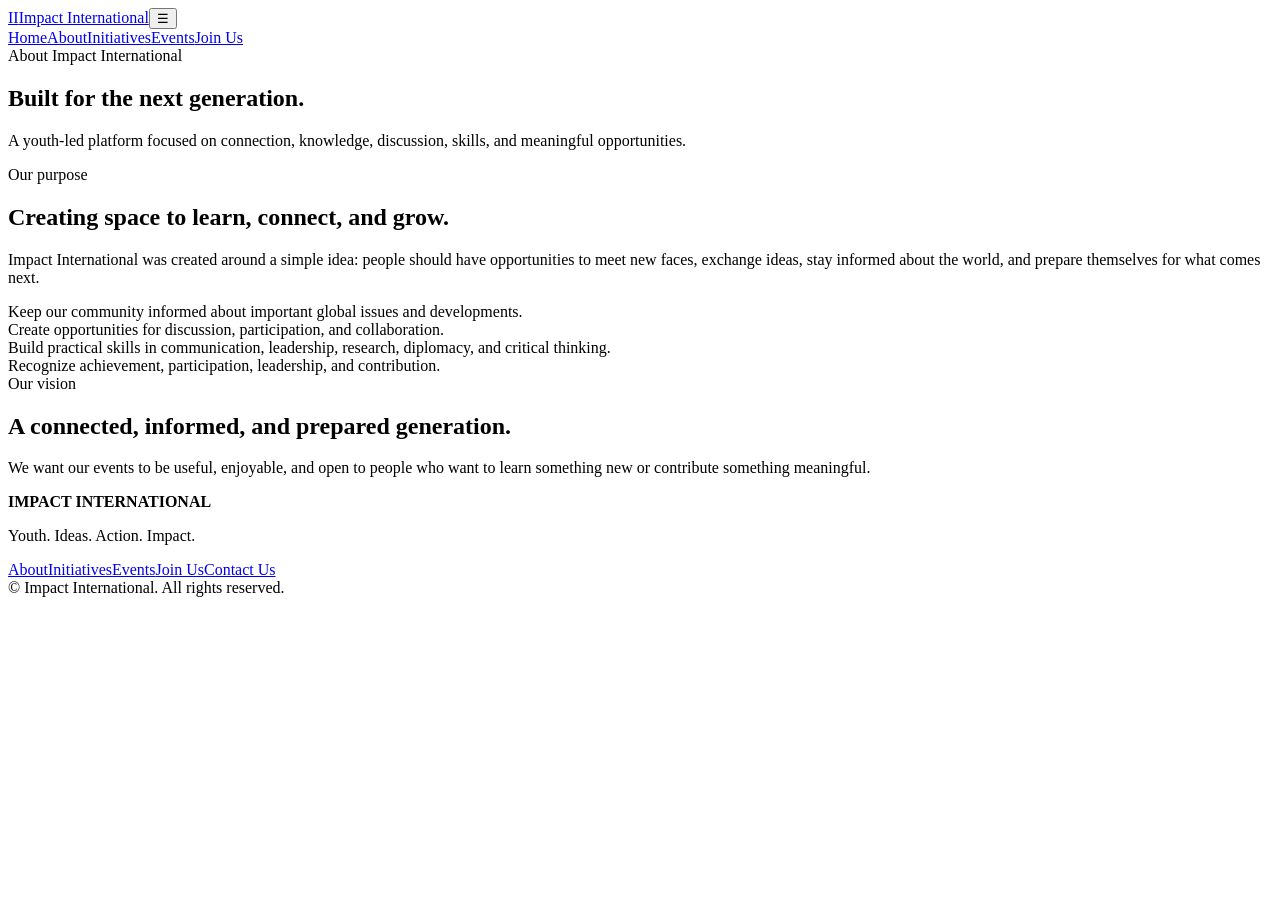
==== about.html @ dc32c458 "Add files via upload" ====
<!doctype html><html lang="en"><head><meta charset="utf-8"><meta name="viewport" content="width=device-width,initial-scale=1"><title>About — Impact International</title><link rel="stylesheet" href="css/style.css"></head><body>
<header class="site-header"><div class="container nav"><a class="brand" href="index.html"><span class="logo"><img src="assets/logo.png" alt="Logo" onerror="this.style.display='none'">II</span><span>Impact International</span></a><button class="menu">☰</button><nav class="nav-links"><a href="index.html">Home</a><a href="about.html">About</a><a href="initiatives.html">Initiatives</a><a href="events.html">Events</a><a class="nav-cta" href="join.html">Join Us</a></nav></div></header>
<section class="page-hero"><div class="container"><div class="eyebrow">About Impact International</div><h1>Built for the next generation.</h1><p>A youth-led platform focused on connection, knowledge, discussion, skills, and meaningful opportunities.</p></div></section>
<section class="section"><div class="container split"><div><div class="eyebrow">Our purpose</div><h2>Creating space to learn, connect, and grow.</h2></div><div><p class="section-intro">Impact International was created around a simple idea: people should have opportunities to meet new faces, exchange ideas, stay informed about the world, and prepare themselves for what comes next.</p><div class="list"><div class="list-item"><span class="dot"></span><span>Keep our community informed about important global issues and developments.</span></div><div class="list-item"><span class="dot"></span><span>Create opportunities for discussion, participation, and collaboration.</span></div><div class="list-item"><span class="dot"></span><span>Build practical skills in communication, leadership, research, diplomacy, and critical thinking.</span></div><div class="list-item"><span class="dot"></span><span>Recognize achievement, participation, leadership, and contribution.</span></div></div></div></div></section>
<section class="section section-cream"><div class="container"><div class="section-head"><div><div class="eyebrow">Our vision</div><h2>A connected, informed, and prepared generation.</h2></div><p class="section-intro">We want our events to be useful, enjoyable, and open to people who want to learn something new or contribute something meaningful.</p></div></div></section>
<footer class="footer"><div class="container"><div class="footer-grid"><div><strong>IMPACT INTERNATIONAL</strong><p>Youth. Ideas. Action. Impact.</p></div><div class="footer-links"><a href="about.html">About</a><a href="initiatives.html">Initiatives</a><a href="events.html">Events</a><a href="join.html">Join Us</a><a href="mailto:YOUR-EMAIL-HERE">Contact Us</a></div></div><div class="footer-bottom">© <span data-year></span> Impact International. All rights reserved.</div></div></footer><script src="js/script.js"></script></body></html>
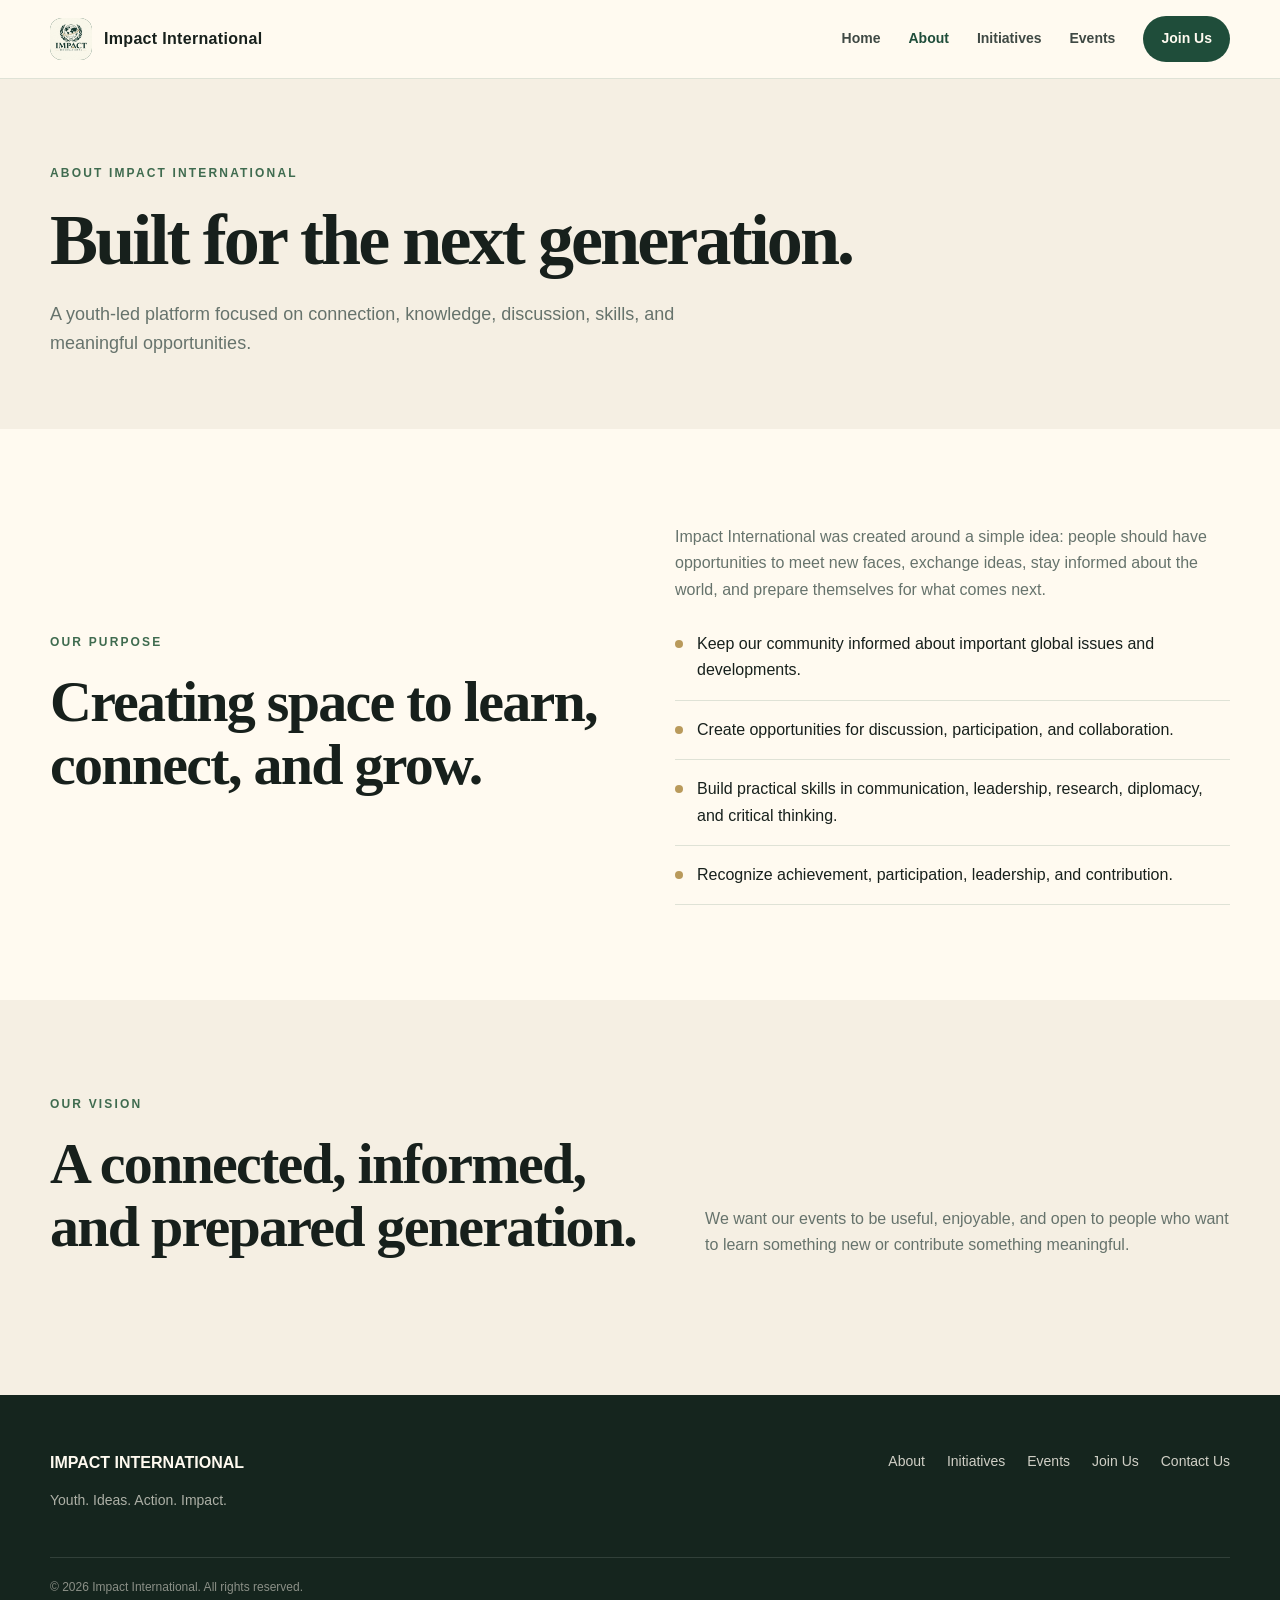
==== commit 41723e8e: "Update about.html" ====
--- a/about.html
+++ b/about.html
@@ -1,6 +1,87 @@
-<!doctype html><html lang="en"><head><meta charset="utf-8"><meta name="viewport" content="width=device-width,initial-scale=1"><title>About — Impact International</title><link rel="stylesheet" href="css/style.css"></head><body>
-<header class="site-header"><div class="container nav"><a class="brand" href="index.html"><span class="logo"><img src="assets/logo.png" alt="Logo" onerror="this.style.display='none'">II</span><span>Impact International</span></a><button class="menu">☰</button><nav class="nav-links"><a href="index.html">Home</a><a href="about.html">About</a><a href="initiatives.html">Initiatives</a><a href="events.html">Events</a><a class="nav-cta" href="join.html">Join Us</a></nav></div></header>
-<section class="page-hero"><div class="container"><div class="eyebrow">About Impact International</div><h1>Built for the next generation.</h1><p>A youth-led platform focused on connection, knowledge, discussion, skills, and meaningful opportunities.</p></div></section>
-<section class="section"><div class="container split"><div><div class="eyebrow">Our purpose</div><h2>Creating space to learn, connect, and grow.</h2></div><div><p class="section-intro">Impact International was created around a simple idea: people should have opportunities to meet new faces, exchange ideas, stay informed about the world, and prepare themselves for what comes next.</p><div class="list"><div class="list-item"><span class="dot"></span><span>Keep our community informed about important global issues and developments.</span></div><div class="list-item"><span class="dot"></span><span>Create opportunities for discussion, participation, and collaboration.</span></div><div class="list-item"><span class="dot"></span><span>Build practical skills in communication, leadership, research, diplomacy, and critical thinking.</span></div><div class="list-item"><span class="dot"></span><span>Recognize achievement, participation, leadership, and contribution.</span></div></div></div></div></section>
-<section class="section section-cream"><div class="container"><div class="section-head"><div><div class="eyebrow">Our vision</div><h2>A connected, informed, and prepared generation.</h2></div><p class="section-intro">We want our events to be useful, enjoyable, and open to people who want to learn something new or contribute something meaningful.</p></div></div></section>
-<footer class="footer"><div class="container"><div class="footer-grid"><div><strong>IMPACT INTERNATIONAL</strong><p>Youth. Ideas. Action. Impact.</p></div><div class="footer-links"><a href="about.html">About</a><a href="initiatives.html">Initiatives</a><a href="events.html">Events</a><a href="join.html">Join Us</a><a href="mailto:YOUR-EMAIL-HERE">Contact Us</a></div></div><div class="footer-bottom">© <span data-year></span> Impact International. All rights reserved.</div></div></footer><script src="js/script.js"></script></body></html>+<!doctype html>
+<html lang="en">
+  <head>
+    <meta charset="utf-8">
+    <meta name="viewport" content="width=device-width,initial-scale=1">
+    <title>About — Impact International</title>
+    <link rel="stylesheet" href="css/style.css">
+  </head>
+  <body>
+<header class="site-header">
+  <div class="container nav">
+    <a class="brand" href="index.html">
+      <span class="logo">
+        <img src="assets/logo.png" alt="Logo" onerror="this.style.display='none'">II</span>
+      <span>Impact International</span></a>
+    <button class="menu">☰</button>
+    <nav class="nav-links">
+      <a href="index.html">Home</a>
+      <a href="about.html">About</a>
+      <a href="initiatives.html">Initiatives</a>
+      <a href="events.html">Events</a>
+      <a class="nav-cta" href="join.html">Join Us</a></nav>
+  </div>
+</header>
+<section class="page-hero">
+  <div class="container">
+    <div class="eyebrow">About Impact International</div>
+    <h1>Built for the next generation.</h1>
+    <p>A youth-led platform focused on connection, knowledge, discussion, skills, and meaningful opportunities.</p>
+  </div>
+</section>
+<section class="section">
+  <div class="container split">
+    <div><div class="eyebrow">Our purpose</div>
+      <h2>Creating space to learn, connect, and grow.</h2>
+    </div>
+    <div>
+      <p class="section-intro">Impact International was created around a simple idea: people should have opportunities to meet new faces, exchange ideas, stay informed about the world, and prepare themselves for what comes next.</p>
+      <div class="list">
+        <div class="list-item">
+          <span class="dot"></span>
+          <span>Keep our community informed about important global issues and developments.</span>
+        </div>
+        <div class="list-item">
+          <span class="dot"></span>
+          <span>Create opportunities for discussion, participation, and collaboration.</span>
+        </div>
+        <div class="list-item"><span class="dot"></span>
+          <span>Build practical skills in communication, leadership, research, diplomacy, and critical thinking.</span>
+        </div>
+        <div class="list-item">
+          <span class="dot"></span>
+          <span>Recognize achievement, participation, leadership, and contribution.</span>
+        </div>
+      </div></div>
+  </div>
+</section>
+<section class="section section-cream">
+  <div class="container">
+    <div class="section-head"><div>
+      <div class="eyebrow">Our vision</div>
+      <h2>A connected, informed, and prepared generation.</h2>
+    </div>
+      <p class="section-intro">We want our events to be useful, enjoyable, and open to people who want to learn something new or contribute something meaningful.</p>
+    </div>
+  </div>
+</section>
+<footer class="footer">
+  <div class="container">
+    <div class="footer-grid">
+      <div><strong>IMPACT INTERNATIONAL</strong>
+        <p>Youth. Ideas. Action. Impact.</p>
+      </div>
+      <div class="footer-links">
+        <a href="about.html">About</a>
+        <a href="initiatives.html">Initiatives</a>
+        <a href="events.html">Events</a>
+        <a href="join.html">Join Us</a>
+        <a href="mailto:YOUR-EMAIL-HERE">Contact Us</a>
+      </div>
+    </div>
+    <div class="footer-bottom">© <span data-year></span> Impact International. All rights reserved.</div>
+  </div>
+</footer>
+    <script src="js/script.js"></script>
+  </body>
+</html>
--- a/css/style.css
+++ b/css/style.css
@@ -0,0 +1,107 @@
+
+@import url('https://fonts.googleapis.com/css2?family=DM+Sans:wght@400;500;600;700&family=Playfair+Display:wght@500;600;700&display=swap');
+
+:root{
+  --green:#1f4d3a;
+  --green-2:#3f6b4f;
+  --cream:#f5efe3;
+  --white:#fffaf0;
+  --ink:#17201c;
+  --muted:#66736c;
+  --line:rgba(31,77,58,.14);
+  --gold:#b99a5b;
+  --max:1180px;
+}
+*{box-sizing:border-box;margin:0;padding:0}
+html{scroll-behavior:smooth}
+body{
+  background:var(--white); color:var(--ink); font-family:"DM Sans",sans-serif;
+  line-height:1.65;
+}
+a{color:inherit;text-decoration:none}
+img{max-width:100%;display:block}
+.container{width:min(var(--max),calc(100% - 40px));margin:auto}
+.site-header{
+  position:sticky;top:0;z-index:50;background:rgba(255,250,240,.92);
+  backdrop-filter:blur(16px);border-bottom:1px solid var(--line)
+}
+.nav{height:78px;display:flex;align-items:center;justify-content:space-between;gap:30px}
+.brand{display:flex;align-items:center;gap:12px;font-weight:700;letter-spacing:.02em}
+.logo{
+  width:42px;height:42px;border-radius:12px;background:var(--green);
+  display:grid;place-items:center;color:var(--white);font-weight:700;font-size:14px;
+  overflow:hidden
+}
+.logo img{width:100%;height:100%;object-fit:contain}
+.nav-links{display:flex;align-items:center;gap:28px;font-size:14px;font-weight:600}
+.nav-links a{color:#3f4944;transition:.2s}
+.nav-links a:hover,.nav-links a.active{color:var(--green)}
+.nav-cta{background:var(--green)!important;color:var(--white)!important;padding:11px 18px;border-radius:999px}
+.menu{display:none;border:0;background:none;font-size:25px;color:var(--green)}
+.hero{padding:105px 0 95px;background:var(--cream);overflow:hidden}
+.hero-grid{display:grid;grid-template-columns:1.25fr .75fr;gap:70px;align-items:center}
+.eyebrow{font-size:12px;font-weight:700;letter-spacing:.18em;text-transform:uppercase;color:var(--green-2);margin-bottom:18px}
+h1,h2,h3{line-height:1.08}
+h1{font-family:"Playfair Display",serif;font-size:clamp(48px,7vw,86px);font-weight:600;letter-spacing:-.04em}
+.hero h1 span{color:var(--green)}
+.lead{font-size:19px;max-width:680px;color:#526059;margin:26px 0 32px}
+.actions{display:flex;gap:12px;flex-wrap:wrap}
+.btn{display:inline-flex;align-items:center;justify-content:center;padding:13px 20px;border-radius:999px;font-weight:700;font-size:14px;border:1px solid var(--green)}
+.btn-primary{background:var(--green);color:var(--white)}
+.btn-secondary{color:var(--green);background:transparent}
+.hero-mark{
+  min-height:360px;border:1px solid rgba(31,77,58,.15);border-radius:36px;
+  background:var(--white);display:flex;align-items:center;justify-content:center;
+  position:relative;box-shadow:0 25px 70px rgba(31,77,58,.08)
+}
+.hero-mark:before,.hero-mark:after{
+  content:"";position:absolute;border:1px solid rgba(31,77,58,.12);border-radius:50%
+}
+.hero-mark:before{width:260px;height:260px}
+.hero-mark:after{width:170px;height:170px}
+.mark-text{position:relative;z-index:1;text-align:center;color:var(--green);font-family:"Playfair Display",serif;font-size:46px}
+.section{padding:95px 0}
+.section-cream{background:var(--cream)}
+.section-head{display:flex;justify-content:space-between;gap:30px;align-items:end;margin-bottom:42px}
+.section h2{font-family:"Playfair Display",serif;font-size:clamp(38px,5vw,58px);font-weight:600;letter-spacing:-.03em}
+.section-intro{max-width:560px;color:var(--muted)}
+.cards{display:grid;grid-template-columns:repeat(3,1fr);gap:18px}
+.card{
+  padding:30px;border:1px solid var(--line);border-radius:24px;background:var(--white);
+  transition:.25s
+}
+.card:hover{transform:translateY(-4px);box-shadow:0 18px 45px rgba(31,77,58,.08)}
+.card-number{color:var(--gold);font-weight:700;font-size:13px;margin-bottom:38px}
+.card h3{font-size:23px;margin-bottom:10px}
+.card p{color:var(--muted);font-size:15px}
+.split{display:grid;grid-template-columns:1fr 1fr;gap:70px;align-items:center}
+.panel{padding:45px;border-radius:30px;background:var(--green);color:var(--white)}
+.panel h2{font-family:"Playfair Display",serif;font-size:46px;margin-bottom:18px}
+.panel p{color:rgba(255,250,240,.78)}
+.link-arrow{display:inline-flex;margin-top:25px;color:var(--white);font-weight:700}
+.list{display:grid;gap:16px;margin-top:28px}
+.list-item{display:flex;gap:14px;padding-bottom:16px;border-bottom:1px solid var(--line)}
+.dot{width:8px;height:8px;background:var(--gold);border-radius:50%;margin-top:9px;flex:none}
+.page-hero{padding:85px 0 70px;background:var(--cream)}
+.page-hero h1{font-size:clamp(48px,6vw,72px)}
+.page-hero p{max-width:700px;margin-top:20px;color:var(--muted);font-size:18px}
+.event-card{display:grid;grid-template-columns:120px 1fr auto;gap:25px;align-items:center;padding:28px 0;border-top:1px solid var(--line)}
+.event-date{font-weight:700;color:var(--green);text-align:center}
+.event-date strong{display:block;font-family:"Playfair Display",serif;font-size:38px}
+.event-card h3{font-size:23px}
+.event-card p{color:var(--muted);font-size:14px;margin-top:6px}
+.status{font-size:11px;text-transform:uppercase;letter-spacing:.1em;font-weight:700;color:var(--gold)}
+.join-box{max-width:800px;margin:auto;text-align:center;padding:70px 30px;border-radius:34px;background:var(--green);color:var(--white)}
+.join-box h2{font-family:"Playfair Display",serif;font-size:54px}
+.join-box p{max-width:620px;margin:20px auto 30px;color:rgba(255,250,240,.78)}
+.join-box .btn{border-color:var(--white);background:var(--white);color:var(--green)}
+.footer{padding:55px 0 28px;background:#15251e;color:var(--white)}
+.footer-grid{display:flex;justify-content:space-between;gap:30px;padding-bottom:45px}
+.footer p{color:rgba(255,250,240,.65);max-width:420px;margin-top:12px;font-size:14px}
+.footer-links{display:flex;gap:22px;flex-wrap:wrap;font-size:14px;color:rgba(255,250,240,.8)}
+.footer-bottom{border-top:1px solid rgba(255,255,255,.12);padding-top:20px;font-size:12px;color:rgba(255,250,240,.5)}
+.notice{padding:14px 18px;border-left:3px solid var(--gold);background:var(--cream);color:var(--muted);font-size:14px;margin-top:25px}
+@media(max-width:800px){
+  .nav-links{display:none;position:absolute;top:78px;left:0;right:0;background:var(--white);padding:20px;flex-direction:column;align-items:stretch;border-bottom:1px solid var(--line)}
+  .nav-links.open{display:flex}.menu{display:block}.hero-grid,.split{grid-template-columns:1fr}.hero{padding:75px 0}.hero-mark{min-height:260px}.cards{grid-template-columns:1fr}.section-head{display:block}.section-intro{margin-top:16px}.event-card{grid-template-columns:75px 1fr}.event-card .btn{grid-column:2}.footer-grid{display:block}.footer-links{margin-top:25px}
+}
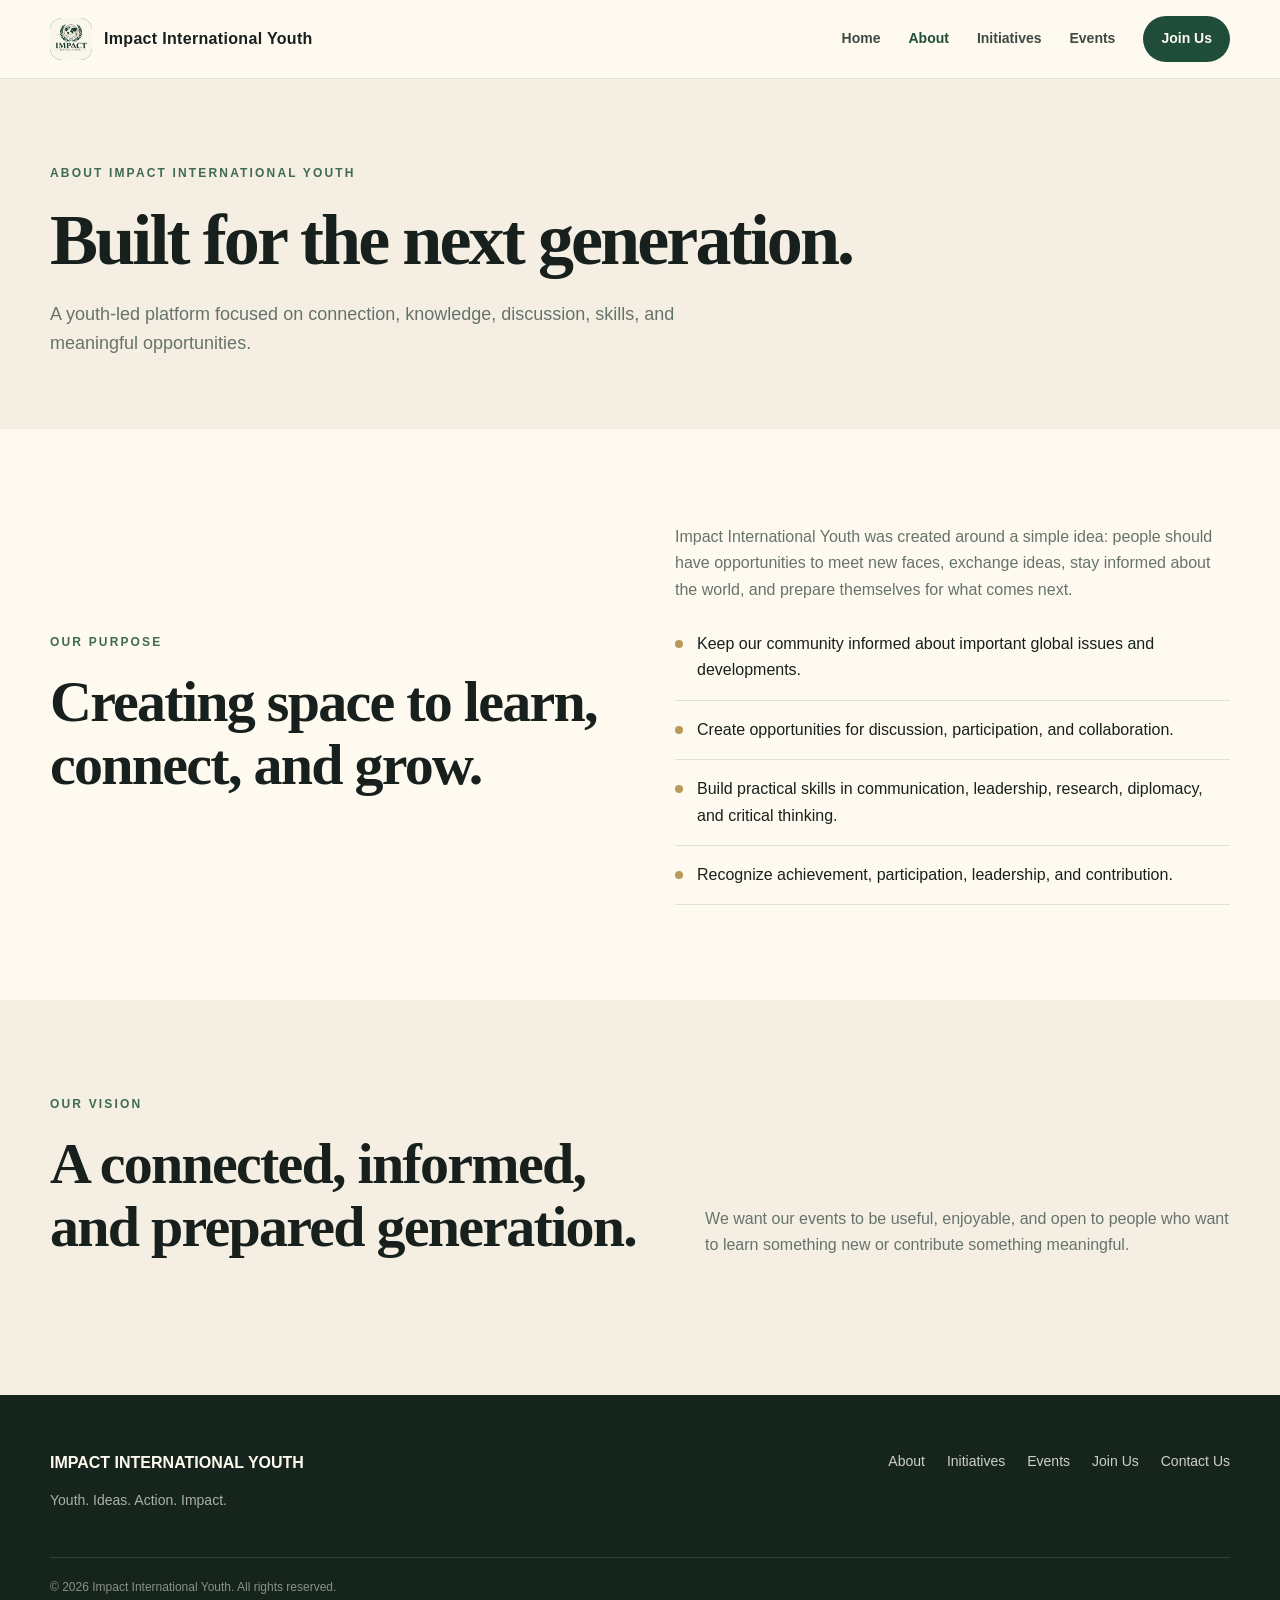
==== commit 042a815e: "Update about.html" ====
--- a/about.html
+++ b/about.html
@@ -3,7 +3,7 @@
   <head>
     <meta charset="utf-8">
     <meta name="viewport" content="width=device-width,initial-scale=1">
-    <title>About — Impact International</title>
+    <title>About — Impact International Youth</title>
     <link rel="stylesheet" href="css/style.css">
   </head>
   <body>
@@ -12,7 +12,8 @@
     <a class="brand" href="index.html">
       <span class="logo">
         <img src="assets/logo.png" alt="Logo" onerror="this.style.display='none'">II</span>
-      <span>Impact International</span></a>
+      <span>Impact International Youth</span>
+    </a>
     <button class="menu">☰</button>
     <nav class="nav-links">
       <a href="index.html">Home</a>
@@ -24,7 +25,7 @@
 </header>
 <section class="page-hero">
   <div class="container">
-    <div class="eyebrow">About Impact International</div>
+    <div class="eyebrow">About Impact International Youth</div>
     <h1>Built for the next generation.</h1>
     <p>A youth-led platform focused on connection, knowledge, discussion, skills, and meaningful opportunities.</p>
   </div>
@@ -35,7 +36,7 @@
       <h2>Creating space to learn, connect, and grow.</h2>
     </div>
     <div>
-      <p class="section-intro">Impact International was created around a simple idea: people should have opportunities to meet new faces, exchange ideas, stay informed about the world, and prepare themselves for what comes next.</p>
+      <p class="section-intro">Impact International Youth was created around a simple idea: people should have opportunities to meet new faces, exchange ideas, stay informed about the world, and prepare themselves for what comes next.</p>
       <div class="list">
         <div class="list-item">
           <span class="dot"></span>
@@ -68,7 +69,8 @@
 <footer class="footer">
   <div class="container">
     <div class="footer-grid">
-      <div><strong>IMPACT INTERNATIONAL</strong>
+      <div>
+        <strong>IMPACT INTERNATIONAL YOUTH</strong>
         <p>Youth. Ideas. Action. Impact.</p>
       </div>
       <div class="footer-links">
@@ -79,7 +81,7 @@
         <a href="mailto:YOUR-EMAIL-HERE">Contact Us</a>
       </div>
     </div>
-    <div class="footer-bottom">© <span data-year></span> Impact International. All rights reserved.</div>
+    <div class="footer-bottom">© <span data-year></span> Impact International Youth. All rights reserved.</div>
   </div>
 </footer>
     <script src="js/script.js"></script>
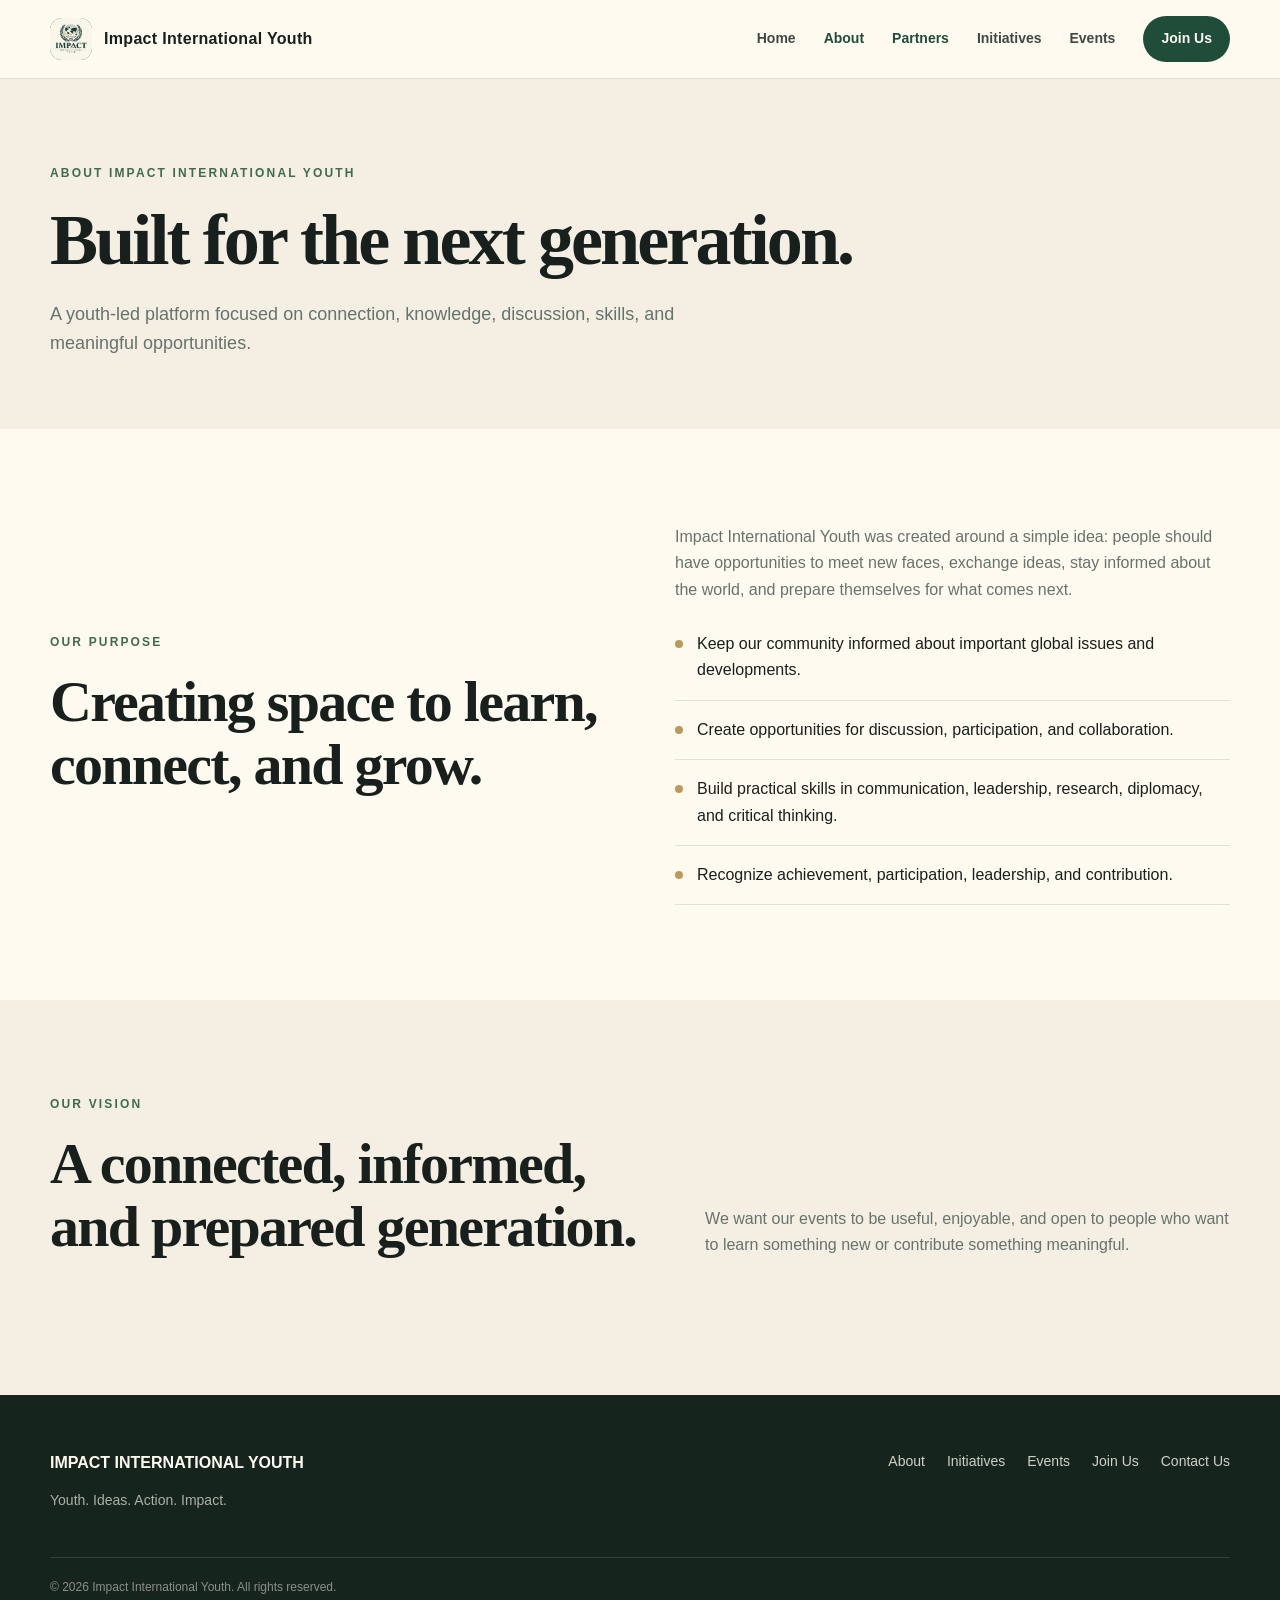
==== commit 0b052f02: "Update about.html" ====
--- a/about.html
+++ b/about.html
@@ -18,6 +18,7 @@
     <nav class="nav-links">
       <a href="index.html">Home</a>
       <a href="about.html">About</a>
+      <a class="active" href="partners.html">Partners</a>
       <a href="initiatives.html">Initiatives</a>
       <a href="events.html">Events</a>
       <a class="nav-cta" href="join.html">Join Us</a></nav>
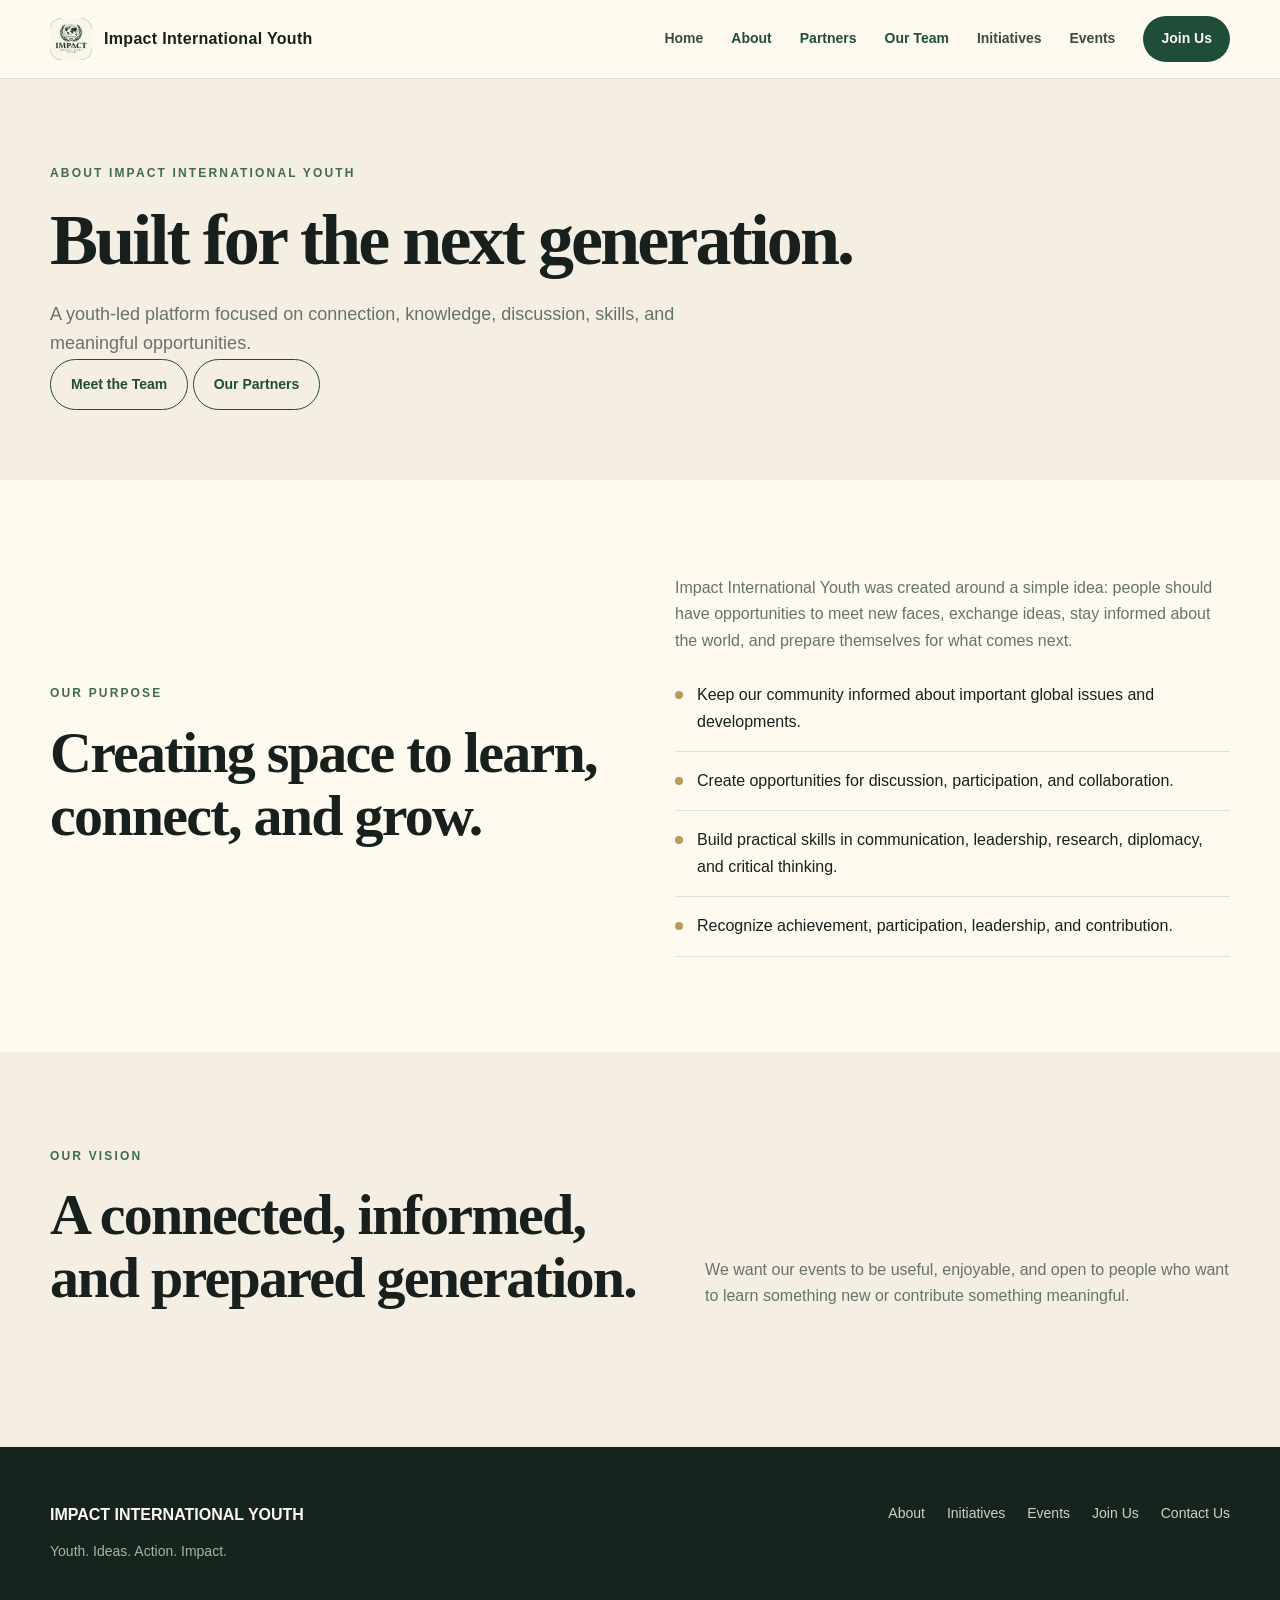
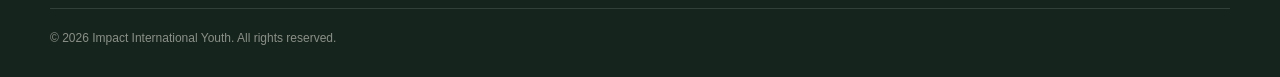
==== commit fbcdceb9: "Update about.html" ====
--- a/about.html
+++ b/about.html
@@ -19,6 +19,7 @@
       <a href="index.html">Home</a>
       <a href="about.html">About</a>
       <a class="active" href="partners.html">Partners</a>
+      <a class="active" href="team.html">Our Team</a>
       <a href="initiatives.html">Initiatives</a>
       <a href="events.html">Events</a>
       <a class="nav-cta" href="join.html">Join Us</a></nav>
@@ -29,6 +30,7 @@
     <div class="eyebrow">About Impact International Youth</div>
     <h1>Built for the next generation.</h1>
     <p>A youth-led platform focused on connection, knowledge, discussion, skills, and meaningful opportunities.</p>
+      <a class="btn btn-secondary" href="team.html">Meet the Team</a>    <a class="btn btn-secondary" href="partners.html">Our Partners</a>
   </div>
 </section>
 <section class="section">
